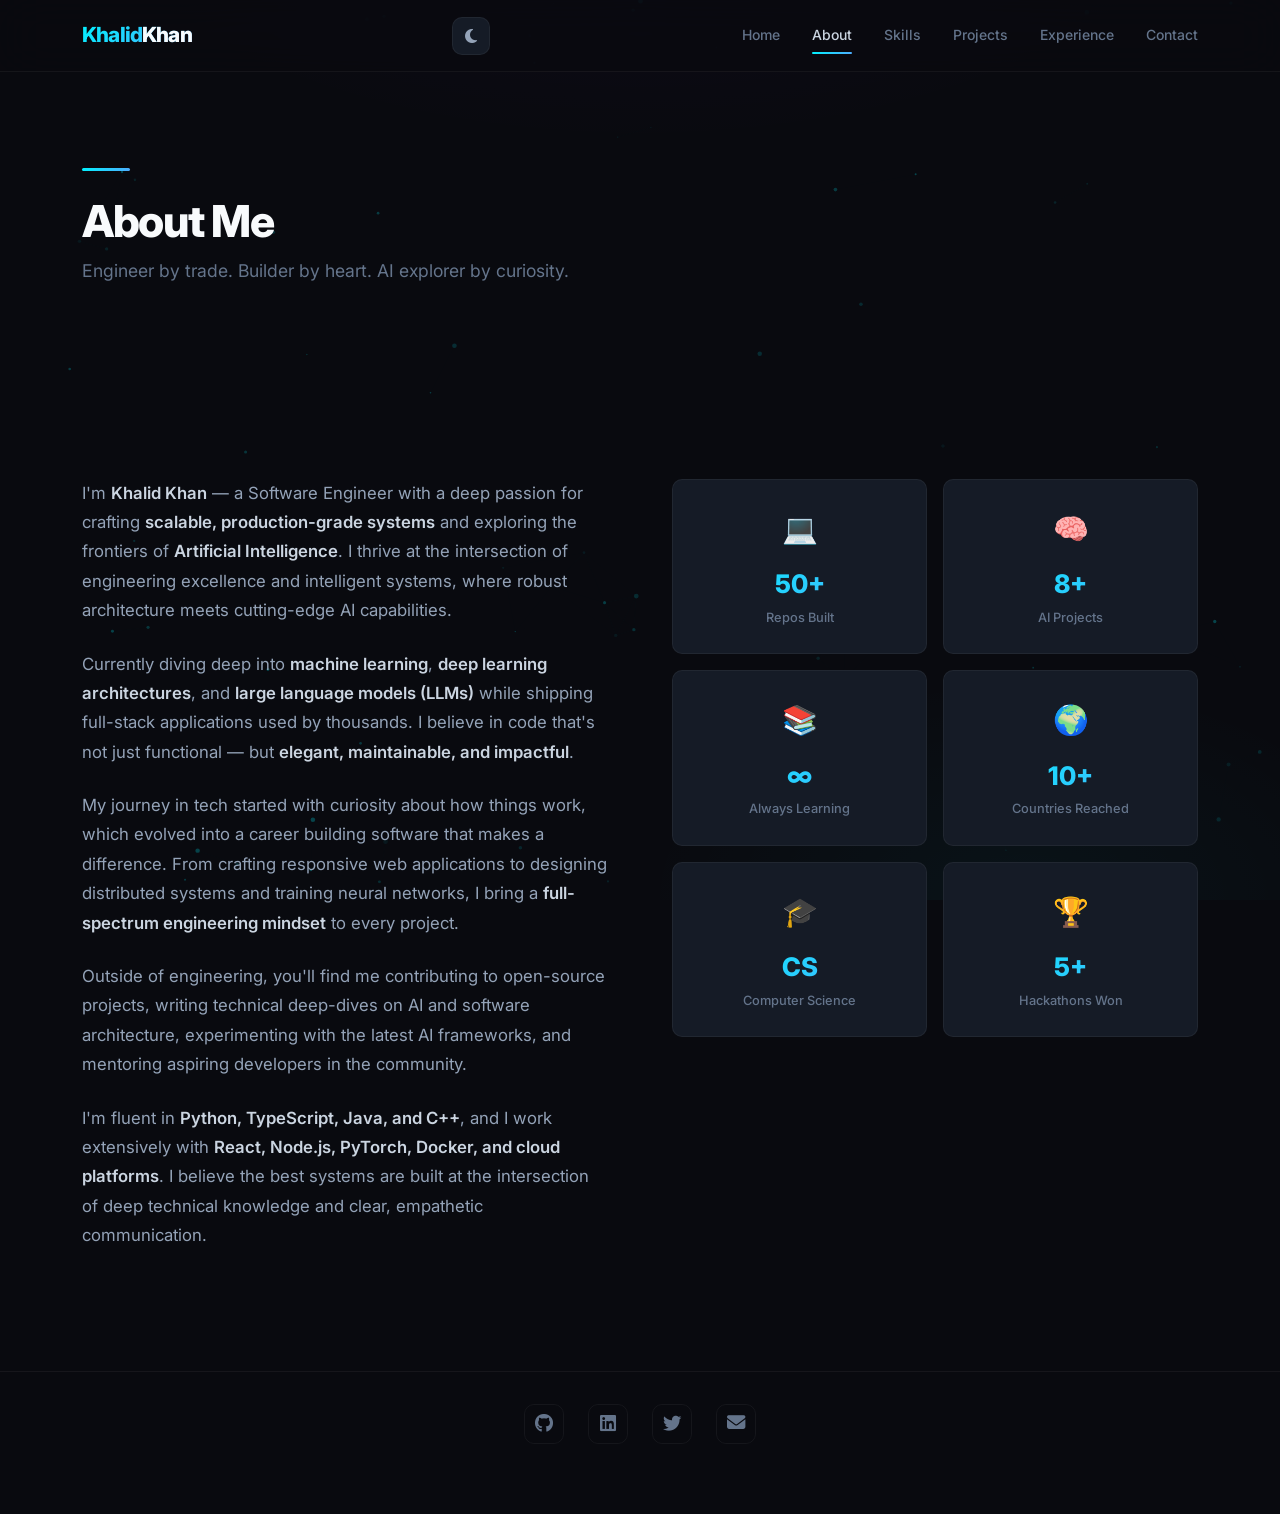
==== about.html @ e66e5798 "Add files via upload" ====
<!DOCTYPE html>
<html lang="en" data-theme="dark">
<head>
  <meta charset="UTF-8" />
  <meta name="viewport" content="width=device-width, initial-scale=1.0" />
  <title>About — Khalid Khan | Portfolio</title>
  <meta name="description" content="About Khalid Khan — Software Engineer and AI Developer" />
  <meta name="theme-color" content="#090A0F" />
  <link rel="preconnect" href="https://fonts.googleapis.com" />
  <link rel="preconnect" href="https://fonts.gstatic.com" crossorigin />
  <link rel="preconnect" href="https://cdnjs.cloudflare.com" />
  <link href="https://fonts.googleapis.com/css2?family=Inter:wght@300;400;500;600;700;800;900&family=JetBrains+Mono:wght@400;500;600&display=swap" rel="stylesheet" />
  <link rel="stylesheet" href="https://cdnjs.cloudflare.com/ajax/libs/font-awesome/6.5.1/css/all.min.css" crossorigin="anonymous" referrerpolicy="no-referrer" />
  <link rel="stylesheet" href="style.css" />
</head>
<body>

<canvas id="particles-canvas" aria-hidden="true"></canvas>

<header class="site-header" role="banner">
  <div class="container">
    <a href="index.html" class="logo" aria-label="Home">Khalid<span>Khan</span></a>
    <button class="nav__toggle" id="navToggle" aria-label="Toggle navigation menu" aria-expanded="false" aria-controls="navList"><i class="fas fa-bars" aria-hidden="true"></i></button>
    <button class="theme-toggle" id="themeToggle" aria-label="Switch to light theme" title="Toggle theme" type="button"><i class="fas fa-moon" aria-hidden="true"></i></button>
    <nav id="navList" class="nav__list" role="navigation" aria-label="Main navigation">
      <a href="index.html">Home</a>
      <a href="about.html" class="active">About</a>
      <a href="skills.html">Skills</a>
      <a href="projects.html">Projects</a>
      <a href="experience.html">Experience</a>
      <a href="contact.html">Contact</a>
    </nav>
  </div>
</header>

<main id="main-content">
  <section class="page-header" aria-label="Page title">
    <div class="container">
      <div class="section__accent-bar reveal" aria-hidden="true"></div>
      <h1 class="section__heading reveal reveal-delay-1">About Me</h1>
      <p class="section__subtitle reveal reveal-delay-2">Engineer by trade. Builder by heart. AI explorer by curiosity.</p>
    </div>
  </section>

  <section class="about" aria-labelledby="about-full">
    <div class="container">
      <div class="about__grid">
        <div class="about__text reveal">
          <p>I'm <strong>Khalid Khan</strong> — a Software Engineer with a deep passion for crafting <strong>scalable, production-grade systems</strong> and exploring the frontiers of <strong>Artificial Intelligence</strong>. I thrive at the intersection of engineering excellence and intelligent systems, where robust architecture meets cutting-edge AI capabilities.</p>
          <p>Currently diving deep into <strong>machine learning</strong>, <strong>deep learning architectures</strong>, and <strong>large language models (LLMs)</strong> while shipping full-stack applications used by thousands. I believe in code that's not just functional — but <strong>elegant, maintainable, and impactful</strong>.</p>
          <p>My journey in tech started with curiosity about how things work, which evolved into a career building software that makes a difference. From crafting responsive web applications to designing distributed systems and training neural networks, I bring a <strong>full-spectrum engineering mindset</strong> to every project.</p>
          <p>Outside of engineering, you'll find me contributing to open-source projects, writing technical deep-dives on AI and software architecture, experimenting with the latest AI frameworks, and mentoring aspiring developers in the community.</p>
          <p>I'm fluent in <strong>Python, TypeScript, Java, and C++</strong>, and I work extensively with <strong>React, Node.js, PyTorch, Docker, and cloud platforms</strong>. I believe the best systems are built at the intersection of deep technical knowledge and clear, empathetic communication.</p>
        </div>
        <aside class="about__highlights" aria-label="Personal highlights">
          <article class="about__highlight-card reveal"><div class="about__highlight-icon" aria-hidden="true">💻</div><div class="about__highlight-number">50+</div><div class="about__highlight-label">Repos Built</div></article>
          <article class="about__highlight-card reveal reveal-delay-2"><div class="about__highlight-icon" aria-hidden="true">🧠</div><div class="about__highlight-number">8+</div><div class="about__highlight-label">AI Projects</div></article>
          <article class="about__highlight-card reveal reveal-delay-3"><div class="about__highlight-icon" aria-hidden="true">📚</div><div class="about__highlight-number">∞</div><div class="about__highlight-label">Always Learning</div></article>
          <article class="about__highlight-card reveal reveal-delay-4"><div class="about__highlight-icon" aria-hidden="true">🌍</div><div class="about__highlight-number">10+</div><div class="about__highlight-label">Countries Reached</div></article>
          <article class="about__highlight-card reveal reveal-delay-5"><div class="about__highlight-icon" aria-hidden="true">🎓</div><div class="about__highlight-number">CS</div><div class="about__highlight-label">Computer Science</div></article>
          <article class="about__highlight-card reveal reveal-delay-6"><div class="about__highlight-icon" aria-hidden="true">🏆</div><div class="about__highlight-number">5+</div><div class="about__highlight-label">Hackathons Won</div></article>
        </aside>
      </div>
    </div>
  </section>
</main>

<footer class="site-footer" role="contentinfo">
  <div class="container">
    <div class="social-links reveal">
      <a href="https://github.com/khalidkhan" target="_blank" rel="noopener noreferrer" aria-label="GitHub"><i class="fab fa-github" aria-hidden="true"></i></a>
      <a href="https://linkedin.com/in/khalidkhan" target="_blank" rel="noopener noreferrer" aria-label="LinkedIn"><i class="fab fa-linkedin" aria-hidden="true"></i></a>
      <a href="https://twitter.com/khalidkhan" target="_blank" rel="noopener noreferrer" aria-label="Twitter"><i class="fab fa-twitter" aria-hidden="true"></i></a>
      <a href="mailto:khalidkhan99012@gmail.com" aria-label="Email"><i class="fas fa-envelope" aria-hidden="true"></i></a>
    </div>
    <p class="site-footer__copy reveal reveal-delay-1">&copy; 2026 Khalid Khan. Crafted with purpose.</p>
  </div>
</footer>

<script src="script.js"></script>
</body>
</html>
---- style.css ----
:root {
  --bg-deep:        #090A0F;
  --bg-surface:     #0F1320;
  --bg-card:        #151B26;
  --bg-card-hover:  #1A2232;
  --bg-glass:       rgba(21, 27, 38, 0.72);

  --border-subtle:  rgba(255, 255, 255, 0.05);
  --border-hover:   rgba(255, 255, 255, 0.10);
  --border-focus:   rgba(0, 242, 254, 0.50);

  --cyan-from:      #00F2FE;
  --cyan-to:        #4FACFE;
  --cyan-grad:      linear-gradient(135deg, #00F2FE, #4FACFE);
  --purple-from:    #7F00FF;
  --purple-to:      #E100FF;
  --purple-grad:    linear-gradient(135deg, #7F00FF, #E100FF);

  --shadow-card:    0 8px 32px rgba(0, 0, 0, 0.45);
  --shadow-elevated: 0 16px 48px rgba(0, 0, 0, 0.55);
  --glow-cyan:      0 0 24px rgba(0, 242, 254, 0.20);
  --glow-purple:    0 0 32px rgba(127, 0, 255, 0.30);

  --text-heading:   #F8FAFC;
  --text-body:      #94A3B8;
  --text-bright:    #CBD5E1;
  --text-dim:       #64748B;

  --space-xs:   0.25rem;
  --space-sm:   0.5rem;
  --space-md:   1rem;
  --space-lg:   1.5rem;
  --space-xl:   2rem;
  --space-2xl:  3rem;
  --space-3xl:  4rem;
  --space-4xl:  6rem;
  --space-5xl:  8rem;

  --radius-sm:  6px;
  --radius-md:  10px;
  --radius-lg:  16px;
  --radius-xl:  20px;
  --radius-full: 9999px;

  --ease-out:    cubic-bezier(0.4, 0, 0.2, 1);
  --ease-inout:  cubic-bezier(0.65, 0, 0.35, 1);
  --transition:  0.35s var(--ease-out);

  --font-sans:   'Inter', -apple-system, BlinkMacSystemFont, 'Segoe UI', sans-serif;
  --font-mono:   'JetBrains Mono', 'Fira Code', monospace;

  --header-bg:      rgba(9, 10, 15, 0.78);
  --nav-mobile-bg:  rgba(9, 10, 15, 0.96);
  --code-kw:        var(--purple-to);
  --code-fn:        var(--cyan-from);
  --code-str:       var(--cyan-to);
  --code-num:       var(--cyan-to);
  --text-accent:        #00F2FE;
  --text-accent-grad:   linear-gradient(135deg, #00F2FE, #4FACFE);
  --particle-opacity:   0.55;
}

[data-theme="light"] {
  --bg-deep:        #F4F6FA;
  --bg-surface:     #EAEDF3;
  --bg-card:        #FFFFFF;
  --bg-card-hover:  #F0F2F8;
  --bg-glass:       rgba(255, 255, 255, 0.82);

  --border-subtle:  rgba(0, 0, 0, 0.07);
  --border-hover:   rgba(0, 0, 0, 0.14);
  --border-focus:   rgba(0, 242, 254, 0.60);

  --shadow-card:    0 8px 32px rgba(0, 0, 0, 0.07);
  --shadow-elevated: 0 16px 48px rgba(0, 0, 0, 0.10);
  --glow-cyan:      0 0 24px rgba(0, 242, 254, 0.15);
  --glow-purple:    0 0 32px rgba(127, 0, 255, 0.20);

  --text-heading:   #0F172A;
  --text-body:      #334155;
  --text-bright:    #1E293B;
  --text-dim:       #64748B;

  --header-bg:      rgba(244, 246, 250, 0.82);
  --nav-mobile-bg:  rgba(244, 246, 250, 0.96);
  --code-kw:        #7C3AED;
  --code-fn:        #0891B2;
  --code-str:       #0369A1;
  --code-num:       #0891B2;
  --text-accent:        #0891B2;
  --text-accent-grad:   linear-gradient(135deg, #0891B2, #065F8A);
  --particle-opacity:   0.30;
}

*, *::before, *::after { margin: 0; padding: 0; box-sizing: border-box; }

html { scroll-behavior: smooth; -webkit-text-size-adjust: 100%; }

body {
  font-family: var(--font-sans);
  font-size: 1rem;
  line-height: 1.75;
  color: var(--text-body);
  background-color: var(--bg-deep);
  background-image:
    radial-gradient(ellipse 80% 60% at 50% -20%, rgba(127, 0, 255, 0.06) 0%, transparent 60%),
    radial-gradient(ellipse 60% 50% at 80% 100%, rgba(0, 242, 254, 0.04) 0%, transparent 50%);
  background-attachment: fixed;
  min-height: 100vh;
  overflow-x: hidden;
  -webkit-font-smoothing: antialiased;
  -moz-osx-font-smoothing: grayscale;
}

::-webkit-scrollbar { width: 8px; }
::-webkit-scrollbar-track { background: var(--bg-deep); }
::-webkit-scrollbar-thumb { background: var(--bg-card); border-radius: var(--radius-full); border: 2px solid var(--bg-deep); }
::-webkit-scrollbar-thumb:hover { background: var(--text-dim); }

:focus-visible { outline: 2px solid var(--cyan-from); outline-offset: 2px; border-radius: var(--radius-sm); }

::selection { background: rgba(127, 0, 255, 0.35); color: var(--text-heading); }

img { max-width: 100%; height: auto; display: block; }
a { color: inherit; text-decoration: none; }
ul, ol { list-style: none; }

#particles-canvas {
  position: fixed; inset: 0; z-index: 0; pointer-events: none; opacity: var(--particle-opacity);
}

.container {
  max-width: 1180px; margin: 0 auto; padding: 0 var(--space-xl); position: relative; z-index: 1;
}

section { padding: var(--space-4xl) 0; position: relative; z-index: 1; }

@media (max-width: 768px) { section { padding: var(--space-3xl) 0; } .container { padding: 0 var(--space-lg); } }

.section__accent-bar {
  width: 3rem; height: 3px; border-radius: var(--radius-full);
  background: var(--cyan-grad); margin-bottom: var(--space-lg);
}

.section__heading {
  font-size: clamp(2rem, 4vw, 2.75rem); font-weight: 800; letter-spacing: -0.03em;
  color: var(--text-heading); line-height: 1.2; margin-bottom: var(--space-sm);
}

.section__subtitle {
  font-size: 1.1rem; color: var(--text-dim); margin-bottom: var(--space-2xl); max-width: 36rem;
}

.site-header {
  position: fixed; top: 0; left: 0; right: 0; z-index: 100; height: 72px;
  display: flex; align-items: center;
  background: var(--header-bg);
  backdrop-filter: blur(24px) saturate(1.4);
  -webkit-backdrop-filter: blur(24px) saturate(1.4);
  border-bottom: 1px solid var(--border-subtle);
  transition: background var(--transition), border-color var(--transition);
}

.site-header > .container { display: flex; align-items: center; justify-content: space-between; width: 100%; }

.site-header .logo {
  font-weight: 800; font-size: 1.3rem; letter-spacing: -0.04em;
  background: var(--cyan-grad);
  -webkit-background-clip: text; -webkit-text-fill-color: transparent; background-clip: text;
}

.site-header .logo span { -webkit-text-fill-color: var(--text-heading); color: var(--text-heading); }

.nav__list { display: flex; align-items: center; gap: var(--space-xl); }

.nav__list a {
  font-size: 0.875rem; font-weight: 500; color: var(--text-dim);
  position: relative; padding: var(--space-xs) 0; transition: color var(--transition);
}
.nav__list a::after {
  content: ''; position: absolute; bottom: -2px; left: 0;
  width: 0; height: 2px; background: var(--cyan-grad);
  border-radius: var(--radius-full); transition: width var(--transition);
}
.nav__list a:hover { color: var(--text-bright); }
.nav__list a:hover::after { width: 100%; }
.nav__list a:focus-visible { outline-offset: 6px; }

.nav__list a.active { color: var(--text-bright); }
.nav__list a.active::after { width: 100%; }

.nav__toggle {
  display: none; background: none; border: none; color: var(--text-heading);
  font-size: 1.4rem; cursor: pointer; padding: var(--space-sm); border-radius: var(--radius-sm);
}
.nav__toggle:focus-visible { outline: 2px solid var(--cyan-from); outline-offset: 2px; }

.theme-toggle {
  display: inline-flex; align-items: center; justify-content: center;
  width: 38px; height: 38px; border-radius: var(--radius-md);
  border: 1px solid var(--border-subtle); background: var(--bg-card);
  color: var(--text-body); cursor: pointer; font-size: 1rem;
  transition: all var(--transition); margin-left: var(--space-sm);
}
.theme-toggle:hover { border-color: var(--cyan-from); color: var(--text-accent); box-shadow: var(--glow-cyan); }
.theme-toggle:focus-visible { outline: 2px solid var(--cyan-from); outline-offset: 2px; }

@media (max-width: 768px) {
  .theme-toggle { margin-left: auto; margin-right: var(--space-sm); }
  .nav__toggle { display: block; }
  .nav__list {
    position: fixed; top: 72px; left: 0; right: 0;
    flex-direction: column; gap: var(--space-lg); padding: var(--space-xl);
    background: var(--nav-mobile-bg); backdrop-filter: blur(24px);
    border-bottom: 1px solid var(--border-subtle);
    transform: translateY(-110%); opacity: 0; pointer-events: none;
    transition: transform 0.4s var(--ease-out), opacity 0.3s var(--ease-out);
  }
  .nav__list--open { transform: translateY(0); opacity: 1; pointer-events: auto; }
}

.hero { min-height: 100vh; display: flex; align-items: center; padding-top: 72px; }
.hero__grid { display: grid; grid-template-columns: 1fr 1fr; gap: var(--space-3xl); align-items: center; }
.hero__content { position: relative; z-index: 2; }

.hero__badge {
  display: inline-flex; align-items: center; gap: 0.6rem;
  background: var(--bg-glass); border: 1px solid var(--border-subtle);
  border-radius: var(--radius-full); padding: 0.4rem 1rem 0.4rem 1.2rem;
  font-size: 0.8rem; font-weight: 500; color: var(--text-accent);
  margin-bottom: var(--space-xl); backdrop-filter: blur(4px);
}

.hero__badge-dot {
  width: 8px; height: 8px; border-radius: 50%;
  background: var(--cyan-from); box-shadow: 0 0 8px var(--cyan-from);
  animation: pulse-dot 2s ease-in-out infinite;
}
@keyframes pulse-dot { 0%, 100% { opacity: 1; transform: scale(1); } 50% { opacity: 0.35; transform: scale(0.85); } }

.hero__headline {
  font-size: clamp(2.5rem, 6vw, 4.25rem); font-weight: 900;
  letter-spacing: -0.035em; line-height: 1.08;
  color: var(--text-heading); margin-bottom: var(--space-lg);
}
.hero__headline .gradient-text {
  background: var(--text-accent-grad);
  -webkit-background-clip: text; -webkit-text-fill-color: transparent; background-clip: text;
}

.hero__typewrap { font-family: var(--font-mono); font-size: 1.05rem; color: var(--text-dim); margin-bottom: var(--space-xl); min-height: 2rem; }
.hero__typewrap .cursor { display: inline-block; width: 2px; height: 1.2em; background: var(--cyan-from); margin-left: 2px; animation: blink 0.75s step-end infinite; vertical-align: text-bottom; }
@keyframes blink { 50% { opacity: 0; } }

.hero__actions { display: flex; gap: var(--space-md); flex-wrap: wrap; margin-bottom: var(--space-2xl); }

.btn {
  display: inline-flex; align-items: center; justify-content: center; gap: 0.6rem;
  padding: 0.75rem 1.75rem; border-radius: var(--radius-md); font-weight: 600;
  font-size: 0.9rem; font-family: var(--font-sans); border: none; cursor: pointer;
  transition: all 0.35s var(--ease-out); text-decoration: none; position: relative; overflow: hidden;
  min-height: 44px;
}
.btn:focus-visible { outline: 2px solid var(--cyan-from); outline-offset: 2px; }

.btn--primary { background: var(--purple-grad); color: #fff; box-shadow: 0 4px 20px rgba(127, 0, 255, 0.25); }
.btn--primary:hover { transform: translateY(-2px); box-shadow: var(--glow-purple), 0 8px 28px rgba(127, 0, 255, 0.30); }

.btn--secondary { background: transparent; color: var(--text-bright); border: 1px solid var(--border-hover); backdrop-filter: blur(4px); }
.btn--secondary:hover { background: var(--bg-card); border-color: var(--text-accent); transform: translateY(-2px); box-shadow: var(--glow-cyan); }

.btn--outline { background: transparent; color: var(--text-accent); border: 1px solid var(--text-accent); }
.btn--outline:hover { background: var(--text-accent); color: #fff; transform: translateY(-2px); box-shadow: var(--glow-cyan); }

.hero__stats { display: flex; gap: var(--space-2xl); padding-top: var(--space-lg); border-top: 1px solid var(--border-subtle); }
.hero__stat-value { font-size: 1.75rem; font-weight: 800; background: var(--text-accent-grad); -webkit-background-clip: text; -webkit-text-fill-color: transparent; background-clip: text; line-height: 1.2; }
.hero__stat-label { font-size: 0.8rem; color: var(--text-dim); font-weight: 500; text-transform: uppercase; letter-spacing: 0.04em; }

.hero__visual { display: flex; justify-content: center; align-items: center; position: relative; }

.hero__code-window { width: 100%; max-width: 440px; background: var(--bg-card); border: 1px solid var(--border-subtle); border-radius: var(--radius-lg); overflow: hidden; box-shadow: var(--shadow-card); transition: transform 0.5s var(--ease-out); }
.hero__code-window:hover { transform: scale(1.02) translateY(-6px); }

.code-window__header { display: flex; align-items: center; gap: 0.5rem; padding: 0.75rem 1rem; background: var(--border-subtle); border-bottom: 1px solid var(--border-subtle); }
.code-window__dot { width: 10px; height: 10px; border-radius: 50%; }
.code-window__dot--red { background: #FF5F56; }
.code-window__dot--yellow { background: #FFBD2E; }
.code-window__dot--green { background: #27C93F; }
.code-window__title { font-family: var(--font-mono); font-size: 0.75rem; color: var(--text-dim); margin-left: var(--space-sm); }

.code-window__body { padding: 1.25rem 1rem; font-family: var(--font-mono); font-size: 0.8rem; line-height: 1.8; color: var(--text-dim); white-space: pre-wrap; overflow-x: auto; }
.code-window__body .kw { color: var(--code-kw); }
.code-window__body .fn { color: var(--code-fn); }
.code-window__body .str { color: var(--code-str); }
.code-window__body .cm { color: var(--text-dim); font-style: italic; }
.code-window__body .num { color: var(--code-num); }

@media (max-width: 1024px) { .hero__grid { grid-template-columns: 1fr; gap: var(--space-xl); } .hero__visual { display: none; } .hero__stats { gap: var(--space-lg); flex-wrap: wrap; } }

.about__grid { display: grid; grid-template-columns: 1fr 1fr; gap: var(--space-3xl); align-items: start; }
.about__text p { color: var(--text-body); margin-bottom: var(--space-lg); font-size: 1.05rem; }
.about__text strong { color: var(--text-bright); font-weight: 600; }

.about__highlights { display: grid; grid-template-columns: 1fr 1fr; gap: var(--space-md); }
.about__highlight-card { background: var(--bg-card); border: 1px solid var(--border-subtle); border-radius: var(--radius-md); padding: var(--space-lg); text-align: center; transition: transform var(--transition), border-color var(--transition); }
.about__highlight-card:hover { transform: translateY(-6px); border-color: rgba(0, 242, 254, 0.20); }
.about__highlight-icon { font-size: 1.8rem; margin-bottom: var(--space-sm); }
.about__highlight-number { font-size: 1.6rem; font-weight: 800; background: var(--text-accent-grad); -webkit-background-clip: text; -webkit-text-fill-color: transparent; background-clip: text; }
.about__highlight-label { font-size: 0.8rem; color: var(--text-dim); font-weight: 500; }

@media (max-width: 768px) {
  .about__grid { grid-template-columns: 1fr; gap: var(--space-xl); }
  .about__highlights { grid-template-columns: 1fr 1fr; }
}

.skills { background: var(--bg-surface); }
.skills__grid { display: grid; grid-template-columns: repeat(auto-fit, minmax(280px, 1fr)); gap: var(--space-xl); }

.skill-category { background: var(--bg-card); border: 1px solid var(--border-subtle); border-radius: var(--radius-lg); padding: var(--space-xl); transition: border-color var(--transition), transform var(--transition); }
.skill-category:hover { border-color: rgba(0, 242, 254, 0.12); transform: translateY(-4px); }
.skill-category__title { font-size: 1.05rem; font-weight: 700; color: var(--text-accent); margin-bottom: var(--space-lg); display: flex; align-items: center; gap: 0.5rem; }

.skill-item { margin-bottom: var(--space-lg); }
.skill-item:last-child { margin-bottom: 0; }
.skill-item__header { display: flex; justify-content: space-between; align-items: baseline; margin-bottom: 0.4rem; }
.skill-item__name { font-size: 0.9rem; font-weight: 500; color: var(--text-bright); }
.skill-item__level { font-family: var(--font-mono); font-size: 0.75rem; color: var(--text-dim); font-weight: 500; }
.skill-item__bar { width: 100%; height: 5px; background: var(--border-subtle); border-radius: var(--radius-full); overflow: hidden; }
.skill-item__fill { height: 100%; border-radius: var(--radius-full); background: var(--cyan-grad); width: 0; transition: width 1.2s cubic-bezier(0.4, 0, 0.2, 1); }

.projects__grid { display: grid; grid-template-columns: repeat(auto-fit, minmax(340px, 1fr)); gap: var(--space-xl); }

.project-card { background: var(--bg-card); border: 1px solid var(--border-subtle); border-radius: var(--radius-lg); padding: var(--space-xl); transition: all 0.4s var(--ease-out); position: relative; display: flex; flex-direction: column; }
.project-card::before { content: ''; position: absolute; top: 0; left: 0; right: 0; height: 3px; background: var(--cyan-grad); border-radius: var(--radius-lg) var(--radius-lg) 0 0; transform: scaleX(0); transform-origin: left; transition: transform 0.5s var(--ease-out); }
.project-card:hover { border-color: rgba(0, 242, 254, 0.12); transform: translateY(-10px); box-shadow: var(--shadow-elevated); }
.project-card:hover::before { transform: scaleX(1); }
.project-card__icon { font-size: 2rem; margin-bottom: var(--space-md); }
.project-card__tags { display: flex; flex-wrap: wrap; gap: 0.4rem; margin-bottom: var(--space-md); }
.project-card__tag { background: rgba(0, 242, 254, 0.06); border: 1px solid rgba(0, 242, 254, 0.10); border-radius: var(--radius-sm); padding: 0.2rem 0.6rem; font-family: var(--font-mono); font-size: 0.7rem; color: var(--text-accent); font-weight: 500; letter-spacing: 0.01em; }
.project-card__title { font-size: 1.15rem; font-weight: 700; color: var(--text-heading); margin-bottom: var(--space-sm); }
.project-card__description { font-size: 0.9rem; color: var(--text-body); line-height: 1.7; margin-bottom: var(--space-md); flex: 1; }
.project-card__metric { display: inline-flex; align-items: center; gap: 0.4rem; background: rgba(0, 242, 254, 0.05); border: 1px solid rgba(0, 242, 254, 0.08); border-radius: var(--radius-sm); padding: 0.3rem 0.7rem; font-size: 0.78rem; font-weight: 600; color: var(--text-accent); margin-bottom: var(--space-md); align-self: flex-start; }
.project-card__links { display: flex; gap: var(--space-lg); margin-top: auto; padding-top: var(--space-md); border-top: 1px solid var(--border-subtle); }
.project-card__links a { font-size: 0.9rem; color: var(--text-dim); display: inline-flex; align-items: center; gap: 0.4rem; transition: color var(--transition); }
.project-card__links a:hover, .project-card__links a:focus-visible { color: var(--text-accent); }

@media (max-width: 480px) { .projects__grid { grid-template-columns: 1fr; } }

.experience { background: var(--bg-surface); }

.timeline { position: relative; padding-left: 2.25rem; max-width: 800px; }
.timeline::before { content: ''; position: absolute; left: 8px; top: 0; bottom: 0; width: 2px; background: var(--border-subtle); }
.timeline__item { position: relative; margin-bottom: var(--space-xl); padding: var(--space-xl) var(--space-xl) var(--space-xl) var(--space-2xl); background: var(--bg-card); border: 1px solid var(--border-subtle); border-radius: var(--radius-lg); transition: all 0.35s var(--ease-out); }
.timeline__item:last-child { margin-bottom: 0; }
.timeline__item:hover { border-color: rgba(0, 242, 254, 0.12); transform: translateX(8px); }
.timeline__item::before { content: ''; position: absolute; left: -2.25rem; top: 1.8rem; width: 14px; height: 14px; border-radius: 50%; background: var(--cyan-grad); border: 3px solid var(--bg-surface); box-shadow: 0 0 0 2px var(--cyan-from), 0 0 12px rgba(0, 242, 254, 0.20); z-index: 2; }
.timeline__date { display: inline-block; font-family: var(--font-mono); font-size: 0.75rem; font-weight: 500; color: var(--text-accent); background: rgba(0, 242, 254, 0.06); border: 1px solid rgba(0, 242, 254, 0.10); border-radius: var(--radius-full); padding: 0.15rem 0.75rem; margin-bottom: var(--space-sm); }
.timeline__role { font-size: 1.1rem; font-weight: 700; color: var(--text-heading); margin-bottom: 0.2rem; }
.timeline__company { font-size: 0.9rem; color: var(--text-dim); margin-bottom: var(--space-md); }
.timeline__achievements { list-style: none; }
.timeline__achievements li { font-size: 0.9rem; color: var(--text-body); margin-bottom: 0.4rem; padding-left: 1.2rem; position: relative; }
.timeline__achievements li::before { content: '\25B8'; position: absolute; left: 0; color: var(--text-accent); font-weight: 700; }
.timeline__achievements li strong { color: var(--text-bright); font-weight: 600; }
.timeline__item--current { border-color: rgba(0, 242, 254, 0.15); background: linear-gradient(135deg, var(--bg-card), rgba(0, 242, 254, 0.03)); }

.contact__grid { display: grid; grid-template-columns: 1fr 1fr; gap: var(--space-3xl); }
.contact__info-heading { font-size: 1.25rem; font-weight: 700; color: var(--text-heading); margin-bottom: var(--space-md); }
.contact__info-text { color: var(--text-body); margin-bottom: var(--space-xl); }

.contact__item { display: flex; align-items: center; gap: var(--space-md); margin-bottom: var(--space-lg); }
.contact__item-icon { width: 46px; height: 46px; display: flex; align-items: center; justify-content: center; flex-shrink: 0; background: var(--bg-card); border: 1px solid var(--border-subtle); border-radius: var(--radius-md); color: var(--text-accent); font-size: 1.1rem; transition: border-color var(--transition); }
.contact__item:hover .contact__item-icon { border-color: rgba(0, 242, 254, 0.25); }
.contact__item a, .contact__item span { color: var(--text-bright); font-size: 0.95rem; transition: color var(--transition); }
.contact__item a:hover { color: var(--text-accent); }

.contact__form { display: flex; flex-direction: column; gap: var(--space-lg); }
.contact__form-row { display: grid; grid-template-columns: 1fr 1fr; gap: var(--space-lg); }
.contact__form input, .contact__form textarea { background: var(--bg-card); border: 1px solid var(--border-subtle); border-radius: var(--radius-md); padding: 0.9rem 1.2rem; color: var(--text-heading); font-family: var(--font-sans); font-size: 0.95rem; transition: border-color var(--transition), box-shadow var(--transition); outline: none; width: 100%; }
.contact__form input::placeholder, .contact__form textarea::placeholder { color: var(--text-dim); }
.contact__form input:focus, .contact__form textarea:focus { border-color: var(--border-focus); box-shadow: 0 0 0 3px rgba(0, 242, 254, 0.08); }
.contact__form textarea { min-height: 140px; resize: vertical; }
.contact__form .btn { align-self: flex-start; }

@media (max-width: 768px) { .contact__grid { grid-template-columns: 1fr; gap: var(--space-xl); } .contact__form-row { grid-template-columns: 1fr; } }

.site-footer { border-top: 1px solid var(--border-subtle); padding: var(--space-xl) 0; text-align: center; }
.site-footer .social-links { display: flex; justify-content: center; gap: var(--space-lg); margin-bottom: var(--space-md); }
.site-footer .social-links a { color: var(--text-dim); font-size: 1.15rem; transition: color var(--transition), transform var(--transition); display: inline-flex; align-items: center; justify-content: center; width: 40px; height: 40px; border-radius: var(--radius-md); border: 1px solid var(--border-subtle); }
.site-footer .social-links a:hover { color: var(--text-accent); border-color: rgba(0, 242, 254, 0.20); transform: translateY(-3px); }
.site-footer__copy { font-size: 0.8rem; color: var(--text-dim); }

.preview-grid { display: grid; grid-template-columns: repeat(auto-fit, minmax(320px, 1fr)); gap: var(--space-xl); }

.preview-card { background: var(--bg-card); border: 1px solid var(--border-subtle); border-radius: var(--radius-lg); padding: var(--space-xl); transition: all 0.4s var(--ease-out); display: flex; flex-direction: column; }
.preview-card:hover { border-color: rgba(0, 242, 254, 0.12); transform: translateY(-6px); box-shadow: var(--shadow-elevated); }
.preview-card__icon { font-size: 2rem; margin-bottom: var(--space-md); }
.preview-card__title { font-size: 1.2rem; font-weight: 700; color: var(--text-heading); margin-bottom: var(--space-sm); }
.preview-card__text { font-size: 0.9rem; color: var(--text-body); line-height: 1.7; margin-bottom: var(--space-lg); flex: 1; }
.preview-card .btn { align-self: flex-start; }

.page-header { padding: calc(72px + var(--space-4xl)) 0 var(--space-2xl); }
.page-header .section__heading { margin-bottom: var(--space-sm); }

.form-status { display: none; padding: var(--space-md); border-radius: var(--radius-md); margin-top: var(--space-md); font-weight: 500; }
.form-status--success { display: block; background: rgba(0, 242, 254, 0.08); border: 1px solid rgba(0, 242, 254, 0.15); color: var(--text-accent); }
.form-status--error { display: block; background: rgba(255, 77, 77, 0.08); border: 1px solid rgba(255, 77, 77, 0.15); color: #FF4D4D; }
.form-status--sending { display: block; background: rgba(255, 255, 255, 0.04); border: 1px solid var(--border-subtle); color: var(--text-dim); }

.sr-only { position: absolute; width: 1px; height: 1px; padding: 0; margin: -1px; overflow: hidden; clip: rect(0, 0, 0, 0); white-space: nowrap; border: 0; }

.reveal { opacity: 0; transform: translateY(24px); transition: opacity 0.6s var(--ease-out), transform 0.6s var(--ease-out); }
.reveal.is-visible { opacity: 1; transform: translateY(0); }

.reveal-delay-1 { transition-delay: 0.1s; }
.reveal-delay-2 { transition-delay: 0.2s; }
.reveal-delay-3 { transition-delay: 0.3s; }
.reveal-delay-4 { transition-delay: 0.4s; }
.reveal-delay-5 { transition-delay: 0.5s; }

.gradient-cyan { background: var(--cyan-grad); -webkit-background-clip: text; -webkit-text-fill-color: transparent; background-clip: text; }
.gradient-purple { background: var(--purple-grad); -webkit-background-clip: text; -webkit-text-fill-color: transparent; background-clip: text; }

@media (max-width: 480px) {
  .hero__headline { font-size: 2rem; }
  .hero__actions { flex-direction: column; }
  .hero__actions .btn { width: 100%; justify-content: center; }
  .section__heading { font-size: 1.65rem; }
  .skills__grid { grid-template-columns: 1fr; }
  .preview-grid { grid-template-columns: 1fr; }
}

@media (prefers-reduced-motion: reduce) {
  *, *::before, *::after { animation-duration: 0.01ms !important; animation-iteration-count: 1 !important; transition-duration: 0.01ms !important; }
  .reveal { opacity: 1; transform: none; }
  .skill-item__fill { width: 0 !important; }
}
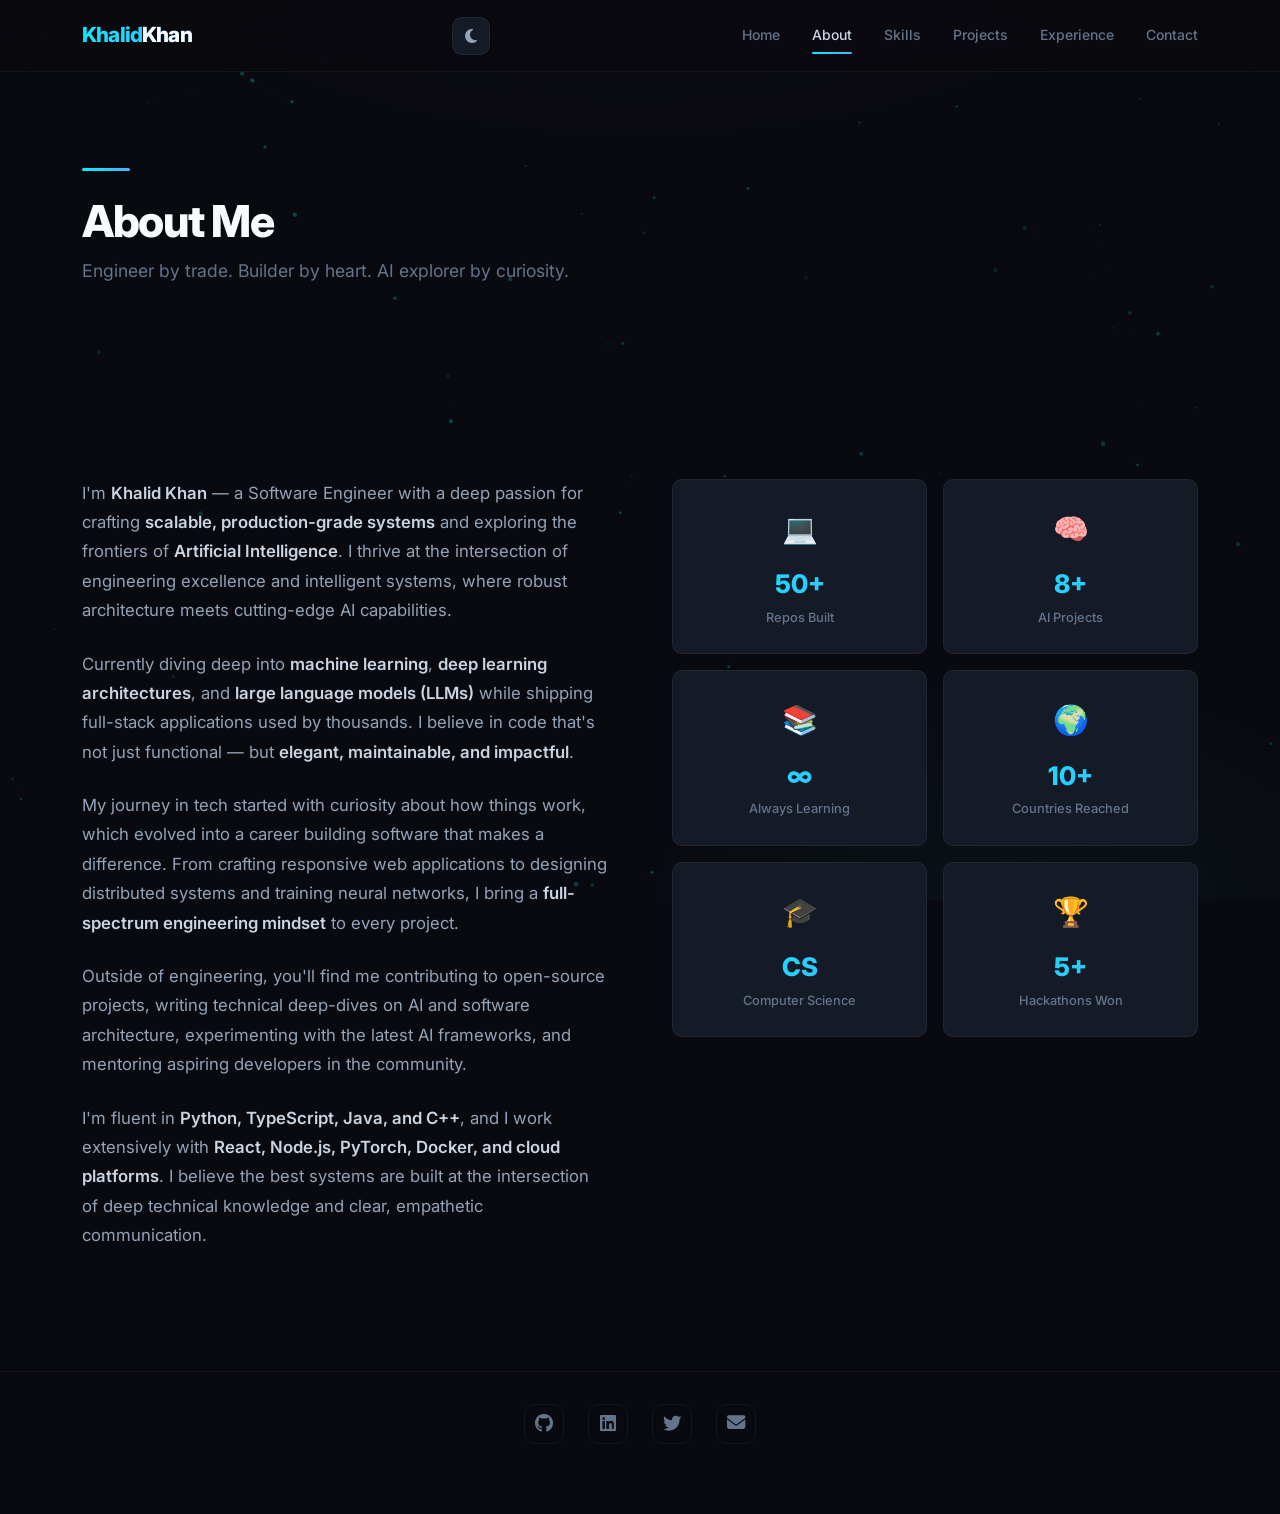
==== commit b3ac3293: "Add files via upload" ====
--- a/about.html
+++ b/about.html
@@ -68,7 +68,7 @@
 <footer class="site-footer" role="contentinfo">
   <div class="container">
     <div class="social-links reveal">
-      <a href="https://github.com/khalidkhan" target="_blank" rel="noopener noreferrer" aria-label="GitHub"><i class="fab fa-github" aria-hidden="true"></i></a>
+      <a href="https://github.com/khalidkhan99" target="_blank" rel="noopener noreferrer" aria-label="GitHub"><i class="fab fa-github" aria-hidden="true"></i></a>
       <a href="https://linkedin.com/in/khalidkhan" target="_blank" rel="noopener noreferrer" aria-label="LinkedIn"><i class="fab fa-linkedin" aria-hidden="true"></i></a>
       <a href="https://twitter.com/khalidkhan" target="_blank" rel="noopener noreferrer" aria-label="Twitter"><i class="fab fa-twitter" aria-hidden="true"></i></a>
       <a href="mailto:khalidkhan99012@gmail.com" aria-label="Email"><i class="fas fa-envelope" aria-hidden="true"></i></a>
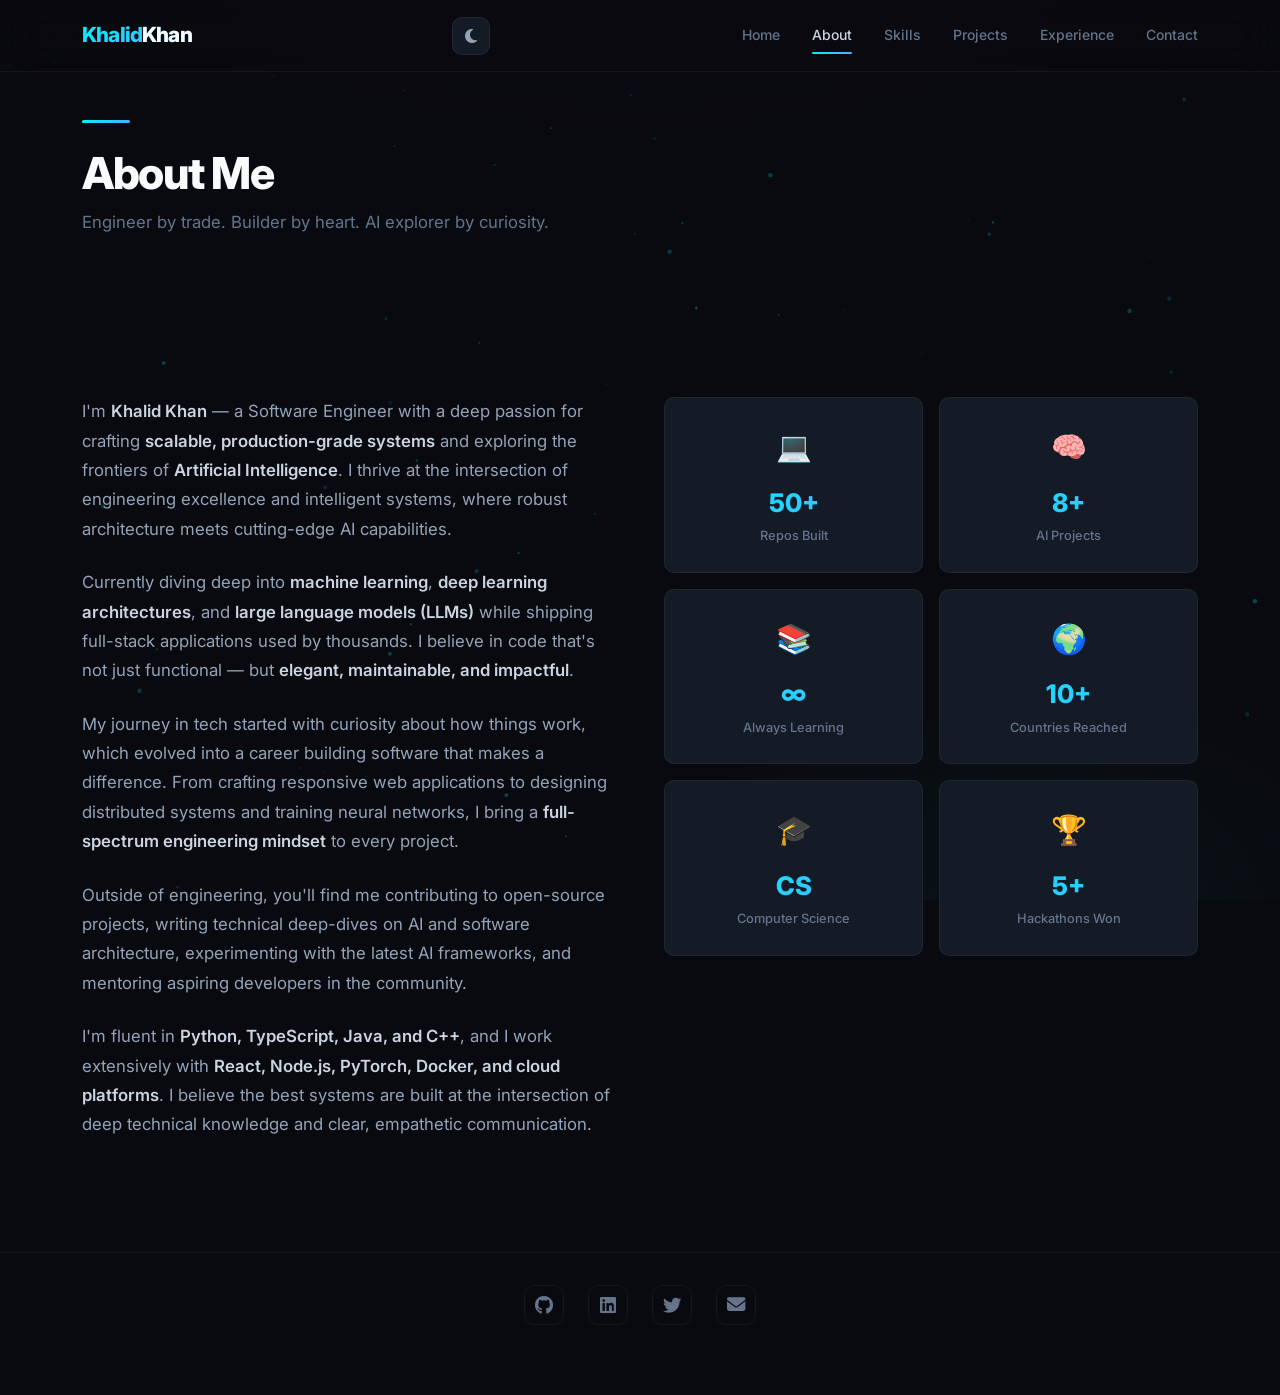
==== commit a7314fbf: "Add files via upload" ====
--- a/about.html
+++ b/about.html
@@ -1,11 +1,22 @@
 <!DOCTYPE html>
 <html lang="en" data-theme="dark">
 <head>
+  <!-- Primary Meta Tags -->
+  <title>Khalid Khan | Student & AI Developer Portfolio</title>
+  <meta name="title" content="Khalid Khan | Student &amp; AI Developer Portfolio">
+  <meta name="description" content="Portfolio of Khalid Khan, an emerging AI developer and WordPress specialist. Explore my live projects including AI Chatbots, AI Content Generators, and web applications.">
+  <meta name="keywords" content="Khalid Khan, khalidkhan99, Khalid Khan Portfolio, AI Developer Student, WordPress Specialist, AI Chatbot Project, AI Content Generator, Frontend Developer Pakistan">
+  <meta name="robots" content="index, follow">
+  <meta name="language" content="English">
+  <meta name="author" content="Khalid Khan">
+  <!-- Social Media Preview Tags -->
+  <meta property="og:type" content="website">
+  <meta property="og:url" content="https://khalidkhan99.github.io/khalidkhan/">
+  <meta property="og:title" content="Khalid Khan | Student &amp; AI Developer Portfolio">
+  <meta property="og:description" content="Explore my latest AI projects, including custom chatbots and content generators, along with web development work.">
+  <meta name="theme-color" content="#090A0F">
   <meta charset="UTF-8" />
   <meta name="viewport" content="width=device-width, initial-scale=1.0" />
-  <title>About — Khalid Khan | Portfolio</title>
-  <meta name="description" content="About Khalid Khan — Software Engineer and AI Developer" />
-  <meta name="theme-color" content="#090A0F" />
   <link rel="preconnect" href="https://fonts.googleapis.com" />
   <link rel="preconnect" href="https://fonts.gstatic.com" crossorigin />
   <link rel="preconnect" href="https://cdnjs.cloudflare.com" />
--- a/style.css
+++ b/style.css
@@ -4,60 +4,54 @@
   --bg-card:        #151B26;
   --bg-card-hover:  #1A2232;
   --bg-glass:       rgba(21, 27, 38, 0.72);
-
   --border-subtle:  rgba(255, 255, 255, 0.05);
   --border-hover:   rgba(255, 255, 255, 0.10);
   --border-focus:   rgba(0, 242, 254, 0.50);
-
   --cyan-from:      #00F2FE;
   --cyan-to:        #4FACFE;
   --cyan-grad:      linear-gradient(135deg, #00F2FE, #4FACFE);
   --purple-from:    #7F00FF;
   --purple-to:      #E100FF;
   --purple-grad:    linear-gradient(135deg, #7F00FF, #E100FF);
-
   --shadow-card:    0 8px 32px rgba(0, 0, 0, 0.45);
   --shadow-elevated: 0 16px 48px rgba(0, 0, 0, 0.55);
   --glow-cyan:      0 0 24px rgba(0, 242, 254, 0.20);
   --glow-purple:    0 0 32px rgba(127, 0, 255, 0.30);
-
   --text-heading:   #F8FAFC;
   --text-body:      #94A3B8;
   --text-bright:    #CBD5E1;
   --text-dim:       #64748B;
-
+  --text-accent:    #00F2FE;
+  --text-accent-grad: linear-gradient(135deg, #00F2FE, #4FACFE);
+  --particle-opacity: 0.55;
+
+  /* ── SPACING — tighter & consistent ── */
   --space-xs:   0.25rem;
   --space-sm:   0.5rem;
   --space-md:   1rem;
   --space-lg:   1.5rem;
   --space-xl:   2rem;
-  --space-2xl:  3rem;
-  --space-3xl:  4rem;
-  --space-4xl:  6rem;
-  --space-5xl:  8rem;
+  --space-2xl:  2.5rem;
+  --space-3xl:  3rem;
+  --space-4xl:  4rem;
+  --space-5xl:  5.5rem;
 
   --radius-sm:  6px;
   --radius-md:  10px;
   --radius-lg:  16px;
   --radius-xl:  20px;
   --radius-full: 9999px;
-
   --ease-out:    cubic-bezier(0.4, 0, 0.2, 1);
   --ease-inout:  cubic-bezier(0.65, 0, 0.35, 1);
   --transition:  0.35s var(--ease-out);
-
   --font-sans:   'Inter', -apple-system, BlinkMacSystemFont, 'Segoe UI', sans-serif;
   --font-mono:   'JetBrains Mono', 'Fira Code', monospace;
-
   --header-bg:      rgba(9, 10, 15, 0.78);
   --nav-mobile-bg:  rgba(9, 10, 15, 0.96);
   --code-kw:        var(--purple-to);
   --code-fn:        var(--cyan-from);
   --code-str:       var(--cyan-to);
   --code-num:       var(--cyan-to);
-  --text-accent:        #00F2FE;
-  --text-accent-grad:   linear-gradient(135deg, #00F2FE, #4FACFE);
-  --particle-opacity:   0.55;
 }
 
 [data-theme="light"] {
@@ -66,21 +60,17 @@
   --bg-card:        #FFFFFF;
   --bg-card-hover:  #F0F2F8;
   --bg-glass:       rgba(255, 255, 255, 0.82);
-
   --border-subtle:  rgba(0, 0, 0, 0.07);
   --border-hover:   rgba(0, 0, 0, 0.14);
   --border-focus:   rgba(0, 242, 254, 0.60);
-
   --shadow-card:    0 8px 32px rgba(0, 0, 0, 0.07);
   --shadow-elevated: 0 16px 48px rgba(0, 0, 0, 0.10);
   --glow-cyan:      0 0 24px rgba(0, 242, 254, 0.15);
   --glow-purple:    0 0 32px rgba(127, 0, 255, 0.20);
-
   --text-heading:   #0F172A;
   --text-body:      #334155;
   --text-bright:    #1E293B;
   --text-dim:       #64748B;
-
   --header-bg:      rgba(244, 246, 250, 0.82);
   --nav-mobile-bg:  rgba(244, 246, 250, 0.96);
   --code-kw:        #7C3AED;
@@ -93,9 +83,7 @@
 }
 
 *, *::before, *::after { margin: 0; padding: 0; box-sizing: border-box; }
-
 html { scroll-behavior: smooth; -webkit-text-size-adjust: 100%; }
-
 body {
   font-family: var(--font-sans);
   font-size: 1rem;
@@ -116,210 +104,106 @@
 ::-webkit-scrollbar-track { background: var(--bg-deep); }
 ::-webkit-scrollbar-thumb { background: var(--bg-card); border-radius: var(--radius-full); border: 2px solid var(--bg-deep); }
 ::-webkit-scrollbar-thumb:hover { background: var(--text-dim); }
-
 :focus-visible { outline: 2px solid var(--cyan-from); outline-offset: 2px; border-radius: var(--radius-sm); }
-
 ::selection { background: rgba(127, 0, 255, 0.35); color: var(--text-heading); }
-
 img { max-width: 100%; height: auto; display: block; }
 a { color: inherit; text-decoration: none; }
 ul, ol { list-style: none; }
 
-#particles-canvas {
-  position: fixed; inset: 0; z-index: 0; pointer-events: none; opacity: var(--particle-opacity);
-}
-
-.container {
-  max-width: 1180px; margin: 0 auto; padding: 0 var(--space-xl); position: relative; z-index: 1;
-}
-
-section { padding: var(--space-4xl) 0; position: relative; z-index: 1; }
-
-@media (max-width: 768px) { section { padding: var(--space-3xl) 0; } .container { padding: 0 var(--space-lg); } }
-
-.section__accent-bar {
-  width: 3rem; height: 3px; border-radius: var(--radius-full);
-  background: var(--cyan-grad); margin-bottom: var(--space-lg);
-}
-
-.section__heading {
-  font-size: clamp(2rem, 4vw, 2.75rem); font-weight: 800; letter-spacing: -0.03em;
-  color: var(--text-heading); line-height: 1.2; margin-bottom: var(--space-sm);
-}
-
-.section__subtitle {
-  font-size: 1.1rem; color: var(--text-dim); margin-bottom: var(--space-2xl); max-width: 36rem;
-}
-
-.site-header {
-  position: fixed; top: 0; left: 0; right: 0; z-index: 100; height: 72px;
-  display: flex; align-items: center;
-  background: var(--header-bg);
-  backdrop-filter: blur(24px) saturate(1.4);
-  -webkit-backdrop-filter: blur(24px) saturate(1.4);
-  border-bottom: 1px solid var(--border-subtle);
-  transition: background var(--transition), border-color var(--transition);
-}
-
+#particles-canvas { position: fixed; inset: 0; z-index: 0; pointer-events: none; opacity: var(--particle-opacity); }
+
+.container { max-width: 1180px; margin: 0 auto; padding: 0 var(--space-xl); position: relative; z-index: 1; }
+
+/* ── Section spacing — FIXED: consistent padding ── */
+section { padding: var(--space-5xl) 0; position: relative; z-index: 1; }
+@media (max-width: 768px) { section { padding: var(--space-4xl) 0; } .container { padding: 0 var(--space-lg); } }
+
+.section__accent-bar { width: 3rem; height: 3px; border-radius: var(--radius-full); background: var(--cyan-grad); margin-bottom: var(--space-lg); }
+.section__heading { font-size: clamp(2rem, 4vw, 2.75rem); font-weight: 800; letter-spacing: -0.03em; color: var(--text-heading); line-height: 1.2; margin-bottom: var(--space-sm); }
+.section__subtitle { font-size: 1.05rem; color: var(--text-dim); margin-bottom: var(--space-2xl); max-width: 36rem; }
+
+/* ── Header ── */
+.site-header { position: fixed; top: 0; left: 0; right: 0; z-index: 100; height: 72px; display: flex; align-items: center; background: var(--header-bg); backdrop-filter: blur(24px) saturate(1.4); -webkit-backdrop-filter: blur(24px) saturate(1.4); border-bottom: 1px solid var(--border-subtle); transition: background var(--transition), border-color var(--transition); }
 .site-header > .container { display: flex; align-items: center; justify-content: space-between; width: 100%; }
-
-.site-header .logo {
-  font-weight: 800; font-size: 1.3rem; letter-spacing: -0.04em;
-  background: var(--cyan-grad);
-  -webkit-background-clip: text; -webkit-text-fill-color: transparent; background-clip: text;
-}
-
+.site-header .logo { font-weight: 800; font-size: 1.3rem; letter-spacing: -0.04em; background: var(--cyan-grad); -webkit-background-clip: text; -webkit-text-fill-color: transparent; background-clip: text; }
 .site-header .logo span { -webkit-text-fill-color: var(--text-heading); color: var(--text-heading); }
-
 .nav__list { display: flex; align-items: center; gap: var(--space-xl); }
-
-.nav__list a {
-  font-size: 0.875rem; font-weight: 500; color: var(--text-dim);
-  position: relative; padding: var(--space-xs) 0; transition: color var(--transition);
-}
-.nav__list a::after {
-  content: ''; position: absolute; bottom: -2px; left: 0;
-  width: 0; height: 2px; background: var(--cyan-grad);
-  border-radius: var(--radius-full); transition: width var(--transition);
-}
+.nav__list a { font-size: 0.875rem; font-weight: 500; color: var(--text-dim); position: relative; padding: var(--space-xs) 0; transition: color var(--transition); }
+.nav__list a::after { content: ''; position: absolute; bottom: -2px; left: 0; width: 0; height: 2px; background: var(--cyan-grad); border-radius: var(--radius-full); transition: width var(--transition); }
 .nav__list a:hover { color: var(--text-bright); }
 .nav__list a:hover::after { width: 100%; }
-.nav__list a:focus-visible { outline-offset: 6px; }
-
 .nav__list a.active { color: var(--text-bright); }
 .nav__list a.active::after { width: 100%; }
-
-.nav__toggle {
-  display: none; background: none; border: none; color: var(--text-heading);
-  font-size: 1.4rem; cursor: pointer; padding: var(--space-sm); border-radius: var(--radius-sm);
-}
-.nav__toggle:focus-visible { outline: 2px solid var(--cyan-from); outline-offset: 2px; }
-
-.theme-toggle {
-  display: inline-flex; align-items: center; justify-content: center;
-  width: 38px; height: 38px; border-radius: var(--radius-md);
-  border: 1px solid var(--border-subtle); background: var(--bg-card);
-  color: var(--text-body); cursor: pointer; font-size: 1rem;
-  transition: all var(--transition); margin-left: var(--space-sm);
-}
+.nav__toggle { display: none; background: none; border: none; color: var(--text-heading); font-size: 1.4rem; cursor: pointer; padding: var(--space-sm); border-radius: var(--radius-sm); }
+.theme-toggle { display: inline-flex; align-items: center; justify-content: center; width: 38px; height: 38px; border-radius: var(--radius-md); border: 1px solid var(--border-subtle); background: var(--bg-card); color: var(--text-body); cursor: pointer; font-size: 1rem; transition: all var(--transition); margin-left: var(--space-sm); }
 .theme-toggle:hover { border-color: var(--cyan-from); color: var(--text-accent); box-shadow: var(--glow-cyan); }
-.theme-toggle:focus-visible { outline: 2px solid var(--cyan-from); outline-offset: 2px; }
 
 @media (max-width: 768px) {
   .theme-toggle { margin-left: auto; margin-right: var(--space-sm); }
   .nav__toggle { display: block; }
-  .nav__list {
-    position: fixed; top: 72px; left: 0; right: 0;
-    flex-direction: column; gap: var(--space-lg); padding: var(--space-xl);
-    background: var(--nav-mobile-bg); backdrop-filter: blur(24px);
-    border-bottom: 1px solid var(--border-subtle);
-    transform: translateY(-110%); opacity: 0; pointer-events: none;
-    transition: transform 0.4s var(--ease-out), opacity 0.3s var(--ease-out);
-  }
+  .nav__list { position: fixed; top: 72px; left: 0; right: 0; flex-direction: column; gap: var(--space-lg); padding: var(--space-xl); background: var(--nav-mobile-bg); backdrop-filter: blur(24px); border-bottom: 1px solid var(--border-subtle); transform: translateY(-110%); opacity: 0; pointer-events: none; transition: transform 0.4s var(--ease-out), opacity 0.3s var(--ease-out); }
   .nav__list--open { transform: translateY(0); opacity: 1; pointer-events: auto; }
 }
 
+/* ── Hero ── */
 .hero { min-height: 100vh; display: flex; align-items: center; padding-top: 72px; }
 .hero__grid { display: grid; grid-template-columns: 1fr 1fr; gap: var(--space-3xl); align-items: center; }
 .hero__content { position: relative; z-index: 2; }
-
-.hero__badge {
-  display: inline-flex; align-items: center; gap: 0.6rem;
-  background: var(--bg-glass); border: 1px solid var(--border-subtle);
-  border-radius: var(--radius-full); padding: 0.4rem 1rem 0.4rem 1.2rem;
-  font-size: 0.8rem; font-weight: 500; color: var(--text-accent);
-  margin-bottom: var(--space-xl); backdrop-filter: blur(4px);
-}
-
-.hero__badge-dot {
-  width: 8px; height: 8px; border-radius: 50%;
-  background: var(--cyan-from); box-shadow: 0 0 8px var(--cyan-from);
-  animation: pulse-dot 2s ease-in-out infinite;
-}
+.hero__badge { display: inline-flex; align-items: center; gap: 0.6rem; background: var(--bg-glass); border: 1px solid var(--border-subtle); border-radius: var(--radius-full); padding: 0.4rem 1rem 0.4rem 1.2rem; font-size: 0.8rem; font-weight: 500; color: var(--text-accent); margin-bottom: var(--space-lg); backdrop-filter: blur(4px); }
+.hero__badge-dot { width: 8px; height: 8px; border-radius: 50%; background: var(--cyan-from); box-shadow: 0 0 8px var(--cyan-from); animation: pulse-dot 2s ease-in-out infinite; }
 @keyframes pulse-dot { 0%, 100% { opacity: 1; transform: scale(1); } 50% { opacity: 0.35; transform: scale(0.85); } }
-
-.hero__headline {
-  font-size: clamp(2.5rem, 6vw, 4.25rem); font-weight: 900;
-  letter-spacing: -0.035em; line-height: 1.08;
-  color: var(--text-heading); margin-bottom: var(--space-lg);
-}
-.hero__headline .gradient-text {
-  background: var(--text-accent-grad);
-  -webkit-background-clip: text; -webkit-text-fill-color: transparent; background-clip: text;
-}
-
-.hero__typewrap { font-family: var(--font-mono); font-size: 1.05rem; color: var(--text-dim); margin-bottom: var(--space-xl); min-height: 2rem; }
+.hero__headline { font-size: clamp(2.5rem, 6vw, 4.25rem); font-weight: 900; letter-spacing: -0.035em; line-height: 1.08; color: var(--text-heading); margin-bottom: var(--space-lg); }
+.hero__headline .gradient-text { background: var(--text-accent-grad); -webkit-background-clip: text; -webkit-text-fill-color: transparent; background-clip: text; }
+.hero__typewrap { font-family: var(--font-mono); font-size: 1.05rem; color: var(--text-dim); margin-bottom: var(--space-lg); min-height: 2rem; }
 .hero__typewrap .cursor { display: inline-block; width: 2px; height: 1.2em; background: var(--cyan-from); margin-left: 2px; animation: blink 0.75s step-end infinite; vertical-align: text-bottom; }
 @keyframes blink { 50% { opacity: 0; } }
-
-.hero__actions { display: flex; gap: var(--space-md); flex-wrap: wrap; margin-bottom: var(--space-2xl); }
-
-.btn {
-  display: inline-flex; align-items: center; justify-content: center; gap: 0.6rem;
-  padding: 0.75rem 1.75rem; border-radius: var(--radius-md); font-weight: 600;
-  font-size: 0.9rem; font-family: var(--font-sans); border: none; cursor: pointer;
-  transition: all 0.35s var(--ease-out); text-decoration: none; position: relative; overflow: hidden;
-  min-height: 44px;
-}
+.hero__actions { display: flex; gap: var(--space-md); flex-wrap: wrap; margin-bottom: var(--space-xl); }
+.btn { display: inline-flex; align-items: center; justify-content: center; gap: 0.6rem; padding: 0.75rem 1.75rem; border-radius: var(--radius-md); font-weight: 600; font-size: 0.9rem; font-family: var(--font-sans); border: none; cursor: pointer; transition: all 0.35s var(--ease-out); text-decoration: none; position: relative; overflow: hidden; min-height: 44px; }
 .btn:focus-visible { outline: 2px solid var(--cyan-from); outline-offset: 2px; }
-
 .btn--primary { background: var(--purple-grad); color: #fff; box-shadow: 0 4px 20px rgba(127, 0, 255, 0.25); }
 .btn--primary:hover { transform: translateY(-2px); box-shadow: var(--glow-purple), 0 8px 28px rgba(127, 0, 255, 0.30); }
-
 .btn--secondary { background: transparent; color: var(--text-bright); border: 1px solid var(--border-hover); backdrop-filter: blur(4px); }
 .btn--secondary:hover { background: var(--bg-card); border-color: var(--text-accent); transform: translateY(-2px); box-shadow: var(--glow-cyan); }
-
 .btn--outline { background: transparent; color: var(--text-accent); border: 1px solid var(--text-accent); }
 .btn--outline:hover { background: var(--text-accent); color: #fff; transform: translateY(-2px); box-shadow: var(--glow-cyan); }
-
 .hero__stats { display: flex; gap: var(--space-2xl); padding-top: var(--space-lg); border-top: 1px solid var(--border-subtle); }
 .hero__stat-value { font-size: 1.75rem; font-weight: 800; background: var(--text-accent-grad); -webkit-background-clip: text; -webkit-text-fill-color: transparent; background-clip: text; line-height: 1.2; }
 .hero__stat-label { font-size: 0.8rem; color: var(--text-dim); font-weight: 500; text-transform: uppercase; letter-spacing: 0.04em; }
-
 .hero__visual { display: flex; justify-content: center; align-items: center; position: relative; }
-
 .hero__code-window { width: 100%; max-width: 440px; background: var(--bg-card); border: 1px solid var(--border-subtle); border-radius: var(--radius-lg); overflow: hidden; box-shadow: var(--shadow-card); transition: transform 0.5s var(--ease-out); }
 .hero__code-window:hover { transform: scale(1.02) translateY(-6px); }
-
 .code-window__header { display: flex; align-items: center; gap: 0.5rem; padding: 0.75rem 1rem; background: var(--border-subtle); border-bottom: 1px solid var(--border-subtle); }
 .code-window__dot { width: 10px; height: 10px; border-radius: 50%; }
 .code-window__dot--red { background: #FF5F56; }
 .code-window__dot--yellow { background: #FFBD2E; }
 .code-window__dot--green { background: #27C93F; }
 .code-window__title { font-family: var(--font-mono); font-size: 0.75rem; color: var(--text-dim); margin-left: var(--space-sm); }
-
 .code-window__body { padding: 1.25rem 1rem; font-family: var(--font-mono); font-size: 0.8rem; line-height: 1.8; color: var(--text-dim); white-space: pre-wrap; overflow-x: auto; }
 .code-window__body .kw { color: var(--code-kw); }
 .code-window__body .fn { color: var(--code-fn); }
 .code-window__body .str { color: var(--code-str); }
 .code-window__body .cm { color: var(--text-dim); font-style: italic; }
 .code-window__body .num { color: var(--code-num); }
-
 @media (max-width: 1024px) { .hero__grid { grid-template-columns: 1fr; gap: var(--space-xl); } .hero__visual { display: none; } .hero__stats { gap: var(--space-lg); flex-wrap: wrap; } }
 
+/* ── About ── */
 .about__grid { display: grid; grid-template-columns: 1fr 1fr; gap: var(--space-3xl); align-items: start; }
 .about__text p { color: var(--text-body); margin-bottom: var(--space-lg); font-size: 1.05rem; }
 .about__text strong { color: var(--text-bright); font-weight: 600; }
-
 .about__highlights { display: grid; grid-template-columns: 1fr 1fr; gap: var(--space-md); }
 .about__highlight-card { background: var(--bg-card); border: 1px solid var(--border-subtle); border-radius: var(--radius-md); padding: var(--space-lg); text-align: center; transition: transform var(--transition), border-color var(--transition); }
 .about__highlight-card:hover { transform: translateY(-6px); border-color: rgba(0, 242, 254, 0.20); }
 .about__highlight-icon { font-size: 1.8rem; margin-bottom: var(--space-sm); }
 .about__highlight-number { font-size: 1.6rem; font-weight: 800; background: var(--text-accent-grad); -webkit-background-clip: text; -webkit-text-fill-color: transparent; background-clip: text; }
 .about__highlight-label { font-size: 0.8rem; color: var(--text-dim); font-weight: 500; }
-
-@media (max-width: 768px) {
-  .about__grid { grid-template-columns: 1fr; gap: var(--space-xl); }
-  .about__highlights { grid-template-columns: 1fr 1fr; }
-}
-
+@media (max-width: 768px) { .about__grid { grid-template-columns: 1fr; gap: var(--space-xl); } .about__highlights { grid-template-columns: 1fr 1fr; } }
+
+/* ── Skills ── */
 .skills { background: var(--bg-surface); }
 .skills__grid { display: grid; grid-template-columns: repeat(auto-fit, minmax(280px, 1fr)); gap: var(--space-xl); }
-
 .skill-category { background: var(--bg-card); border: 1px solid var(--border-subtle); border-radius: var(--radius-lg); padding: var(--space-xl); transition: border-color var(--transition), transform var(--transition); }
 .skill-category:hover { border-color: rgba(0, 242, 254, 0.12); transform: translateY(-4px); }
 .skill-category__title { font-size: 1.05rem; font-weight: 700; color: var(--text-accent); margin-bottom: var(--space-lg); display: flex; align-items: center; gap: 0.5rem; }
-
 .skill-item { margin-bottom: var(--space-lg); }
 .skill-item:last-child { margin-bottom: 0; }
 .skill-item__header { display: flex; justify-content: space-between; align-items: baseline; margin-bottom: 0.4rem; }
@@ -328,26 +212,25 @@
 .skill-item__bar { width: 100%; height: 5px; background: var(--border-subtle); border-radius: var(--radius-full); overflow: hidden; }
 .skill-item__fill { height: 100%; border-radius: var(--radius-full); background: var(--cyan-grad); width: 0; transition: width 1.2s cubic-bezier(0.4, 0, 0.2, 1); }
 
+/* ── Projects ── */
 .projects__grid { display: grid; grid-template-columns: repeat(auto-fit, minmax(340px, 1fr)); gap: var(--space-xl); }
-
 .project-card { background: var(--bg-card); border: 1px solid var(--border-subtle); border-radius: var(--radius-lg); padding: var(--space-xl); transition: all 0.4s var(--ease-out); position: relative; display: flex; flex-direction: column; }
 .project-card::before { content: ''; position: absolute; top: 0; left: 0; right: 0; height: 3px; background: var(--cyan-grad); border-radius: var(--radius-lg) var(--radius-lg) 0 0; transform: scaleX(0); transform-origin: left; transition: transform 0.5s var(--ease-out); }
 .project-card:hover { border-color: rgba(0, 242, 254, 0.12); transform: translateY(-10px); box-shadow: var(--shadow-elevated); }
 .project-card:hover::before { transform: scaleX(1); }
 .project-card__icon { font-size: 2rem; margin-bottom: var(--space-md); }
 .project-card__tags { display: flex; flex-wrap: wrap; gap: 0.4rem; margin-bottom: var(--space-md); }
-.project-card__tag { background: rgba(0, 242, 254, 0.06); border: 1px solid rgba(0, 242, 254, 0.10); border-radius: var(--radius-sm); padding: 0.2rem 0.6rem; font-family: var(--font-mono); font-size: 0.7rem; color: var(--text-accent); font-weight: 500; letter-spacing: 0.01em; }
+.project-card__tag { background: rgba(0, 242, 254, 0.06); border: 1px solid rgba(0, 242, 254, 0.10); border-radius: var(--radius-sm); padding: 0.2rem 0.6rem; font-family: var(--font-mono); font-size: 0.7rem; color: var(--text-accent); font-weight: 500; }
 .project-card__title { font-size: 1.15rem; font-weight: 700; color: var(--text-heading); margin-bottom: var(--space-sm); }
 .project-card__description { font-size: 0.9rem; color: var(--text-body); line-height: 1.7; margin-bottom: var(--space-md); flex: 1; }
-.project-card__metric { display: inline-flex; align-items: center; gap: 0.4rem; background: rgba(0, 242, 254, 0.05); border: 1px solid rgba(0, 242, 254, 0.08); border-radius: var(--radius-sm); padding: 0.3rem 0.7rem; font-size: 0.78rem; font-weight: 600; color: var(--text-accent); margin-bottom: var(--space-md); align-self: flex-start; }
-.project-card__links { display: flex; gap: var(--space-lg); margin-top: auto; padding-top: var(--space-md); border-top: 1px solid var(--border-subtle); }
-.project-card__links a { font-size: 0.9rem; color: var(--text-dim); display: inline-flex; align-items: center; gap: 0.4rem; transition: color var(--transition); }
-.project-card__links a:hover, .project-card__links a:focus-visible { color: var(--text-accent); }
-
+.project-card__metric { font-size: 0.82rem; color: var(--text-accent); font-weight: 500; margin-bottom: var(--space-md); display: flex; align-items: center; gap: 0.4rem; }
+.project-card__links { display: flex; gap: var(--space-lg); margin-top: auto; }
+.project-card__links a { font-size: 0.85rem; font-weight: 600; color: var(--text-dim); display: flex; align-items: center; gap: 0.4rem; transition: color var(--transition); }
+.project-card__links a:hover { color: var(--text-accent); }
 @media (max-width: 480px) { .projects__grid { grid-template-columns: 1fr; } }
 
+/* ── Experience ── */
 .experience { background: var(--bg-surface); }
-
 .timeline { position: relative; padding-left: 2.25rem; max-width: 800px; }
 .timeline::before { content: ''; position: absolute; left: 8px; top: 0; bottom: 0; width: 2px; background: var(--border-subtle); }
 .timeline__item { position: relative; margin-bottom: var(--space-xl); padding: var(--space-xl) var(--space-xl) var(--space-xl) var(--space-2xl); background: var(--bg-card); border: 1px solid var(--border-subtle); border-radius: var(--radius-lg); transition: all 0.35s var(--ease-out); }
@@ -363,16 +246,15 @@
 .timeline__achievements li strong { color: var(--text-bright); font-weight: 600; }
 .timeline__item--current { border-color: rgba(0, 242, 254, 0.15); background: linear-gradient(135deg, var(--bg-card), rgba(0, 242, 254, 0.03)); }
 
+/* ── Contact ── */
 .contact__grid { display: grid; grid-template-columns: 1fr 1fr; gap: var(--space-3xl); }
 .contact__info-heading { font-size: 1.25rem; font-weight: 700; color: var(--text-heading); margin-bottom: var(--space-md); }
 .contact__info-text { color: var(--text-body); margin-bottom: var(--space-xl); }
-
 .contact__item { display: flex; align-items: center; gap: var(--space-md); margin-bottom: var(--space-lg); }
 .contact__item-icon { width: 46px; height: 46px; display: flex; align-items: center; justify-content: center; flex-shrink: 0; background: var(--bg-card); border: 1px solid var(--border-subtle); border-radius: var(--radius-md); color: var(--text-accent); font-size: 1.1rem; transition: border-color var(--transition); }
 .contact__item:hover .contact__item-icon { border-color: rgba(0, 242, 254, 0.25); }
 .contact__item a, .contact__item span { color: var(--text-bright); font-size: 0.95rem; transition: color var(--transition); }
 .contact__item a:hover { color: var(--text-accent); }
-
 .contact__form { display: flex; flex-direction: column; gap: var(--space-lg); }
 .contact__form-row { display: grid; grid-template-columns: 1fr 1fr; gap: var(--space-lg); }
 .contact__form input, .contact__form textarea { background: var(--bg-card); border: 1px solid var(--border-subtle); border-radius: var(--radius-md); padding: 0.9rem 1.2rem; color: var(--text-heading); font-family: var(--font-sans); font-size: 0.95rem; transition: border-color var(--transition), box-shadow var(--transition); outline: none; width: 100%; }
@@ -380,17 +262,21 @@
 .contact__form input:focus, .contact__form textarea:focus { border-color: var(--border-focus); box-shadow: 0 0 0 3px rgba(0, 242, 254, 0.08); }
 .contact__form textarea { min-height: 140px; resize: vertical; }
 .contact__form .btn { align-self: flex-start; }
-
 @media (max-width: 768px) { .contact__grid { grid-template-columns: 1fr; gap: var(--space-xl); } .contact__form-row { grid-template-columns: 1fr; } }
 
+/* ── Footer ── */
 .site-footer { border-top: 1px solid var(--border-subtle); padding: var(--space-xl) 0; text-align: center; }
 .site-footer .social-links { display: flex; justify-content: center; gap: var(--space-lg); margin-bottom: var(--space-md); }
 .site-footer .social-links a { color: var(--text-dim); font-size: 1.15rem; transition: color var(--transition), transform var(--transition); display: inline-flex; align-items: center; justify-content: center; width: 40px; height: 40px; border-radius: var(--radius-md); border: 1px solid var(--border-subtle); }
 .site-footer .social-links a:hover { color: var(--text-accent); border-color: rgba(0, 242, 254, 0.20); transform: translateY(-3px); }
 .site-footer__copy { font-size: 0.8rem; color: var(--text-dim); }
 
+/* ── Page header (inner pages) ── */
+.page-header { padding: calc(72px + var(--space-3xl)) 0 var(--space-xl); }
+.page-header .section__heading { margin-bottom: var(--space-sm); }
+
+/* ── Misc ── */
 .preview-grid { display: grid; grid-template-columns: repeat(auto-fit, minmax(320px, 1fr)); gap: var(--space-xl); }
-
 .preview-card { background: var(--bg-card); border: 1px solid var(--border-subtle); border-radius: var(--radius-lg); padding: var(--space-xl); transition: all 0.4s var(--ease-out); display: flex; flex-direction: column; }
 .preview-card:hover { border-color: rgba(0, 242, 254, 0.12); transform: translateY(-6px); box-shadow: var(--shadow-elevated); }
 .preview-card__icon { font-size: 2rem; margin-bottom: var(--space-md); }
@@ -398,9 +284,6 @@
 .preview-card__text { font-size: 0.9rem; color: var(--text-body); line-height: 1.7; margin-bottom: var(--space-lg); flex: 1; }
 .preview-card .btn { align-self: flex-start; }
 
-.page-header { padding: calc(72px + var(--space-4xl)) 0 var(--space-2xl); }
-.page-header .section__heading { margin-bottom: var(--space-sm); }
-
 .form-status { display: none; padding: var(--space-md); border-radius: var(--radius-md); margin-top: var(--space-md); font-weight: 500; }
 .form-status--success { display: block; background: rgba(0, 242, 254, 0.08); border: 1px solid rgba(0, 242, 254, 0.15); color: var(--text-accent); }
 .form-status--error { display: block; background: rgba(255, 77, 77, 0.08); border: 1px solid rgba(255, 77, 77, 0.15); color: #FF4D4D; }
@@ -408,14 +291,15 @@
 
 .sr-only { position: absolute; width: 1px; height: 1px; padding: 0; margin: -1px; overflow: hidden; clip: rect(0, 0, 0, 0); white-space: nowrap; border: 0; }
 
+/* ── Reveal animations ── */
 .reveal { opacity: 0; transform: translateY(24px); transition: opacity 0.6s var(--ease-out), transform 0.6s var(--ease-out); }
 .reveal.is-visible { opacity: 1; transform: translateY(0); }
-
 .reveal-delay-1 { transition-delay: 0.1s; }
 .reveal-delay-2 { transition-delay: 0.2s; }
 .reveal-delay-3 { transition-delay: 0.3s; }
 .reveal-delay-4 { transition-delay: 0.4s; }
 .reveal-delay-5 { transition-delay: 0.5s; }
+.reveal-delay-6 { transition-delay: 0.6s; }
 
 .gradient-cyan { background: var(--cyan-grad); -webkit-background-clip: text; -webkit-text-fill-color: transparent; background-clip: text; }
 .gradient-purple { background: var(--purple-grad); -webkit-background-clip: text; -webkit-text-fill-color: transparent; background-clip: text; }
@@ -432,5 +316,4 @@
 @media (prefers-reduced-motion: reduce) {
   *, *::before, *::after { animation-duration: 0.01ms !important; animation-iteration-count: 1 !important; transition-duration: 0.01ms !important; }
   .reveal { opacity: 1; transform: none; }
-  .skill-item__fill { width: 0 !important; }
-}
+}
